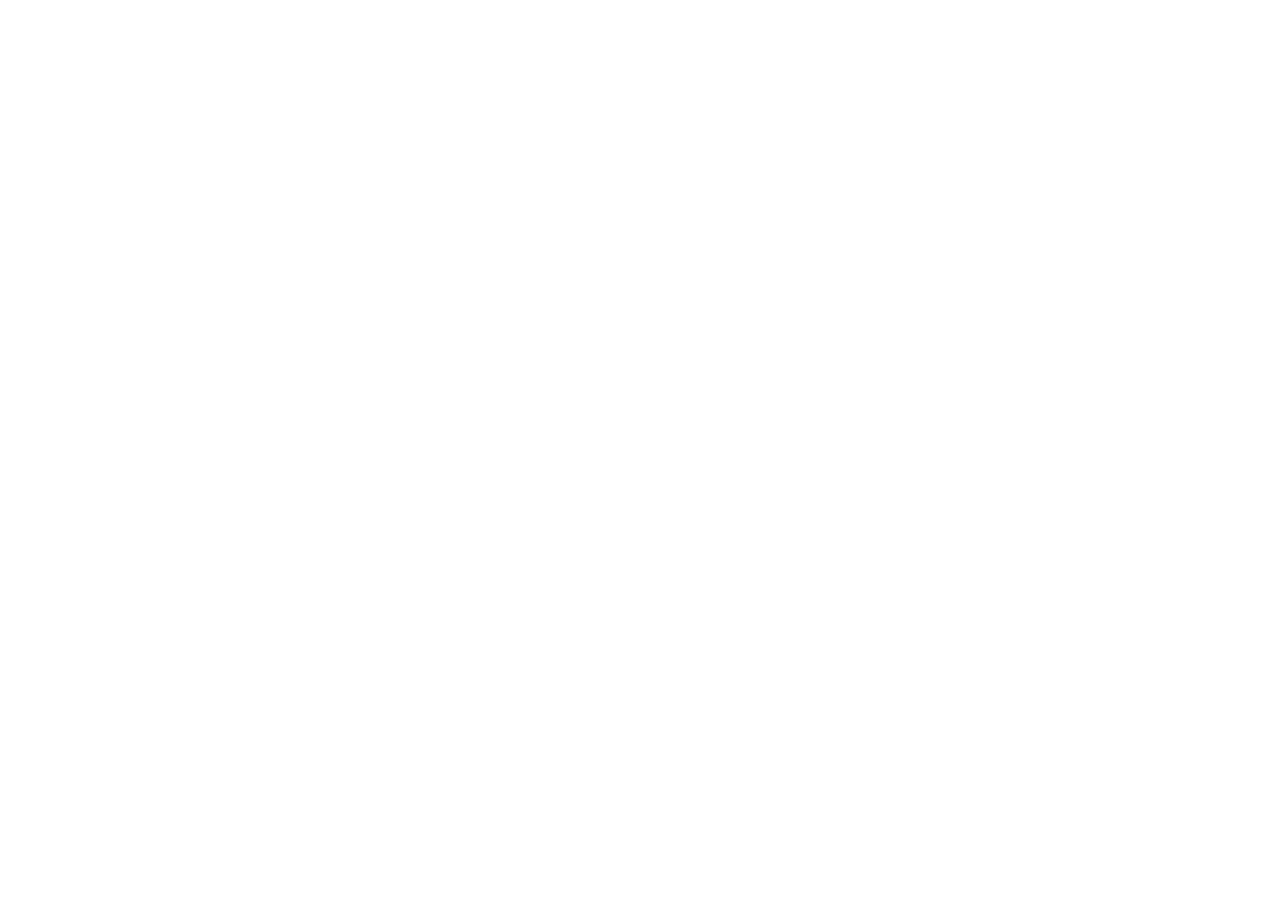
==== aboutme/index.html @ 94c1d5be "git" ====
<!DOCTYPE html>
<html lang="en">
<head>
    <meta charset="UTF-8">
    <meta name="viewport" content="width=device-width, initial-scale=1.0">
    <title>About Me</title>
    <link rel="stylesheet" href="../blog/blog.css">
    <link rel="stylesheet" href="aboutme.css">
</head>
<body>
    


    <script src="aboutme.js"></script>
</body>
</html>
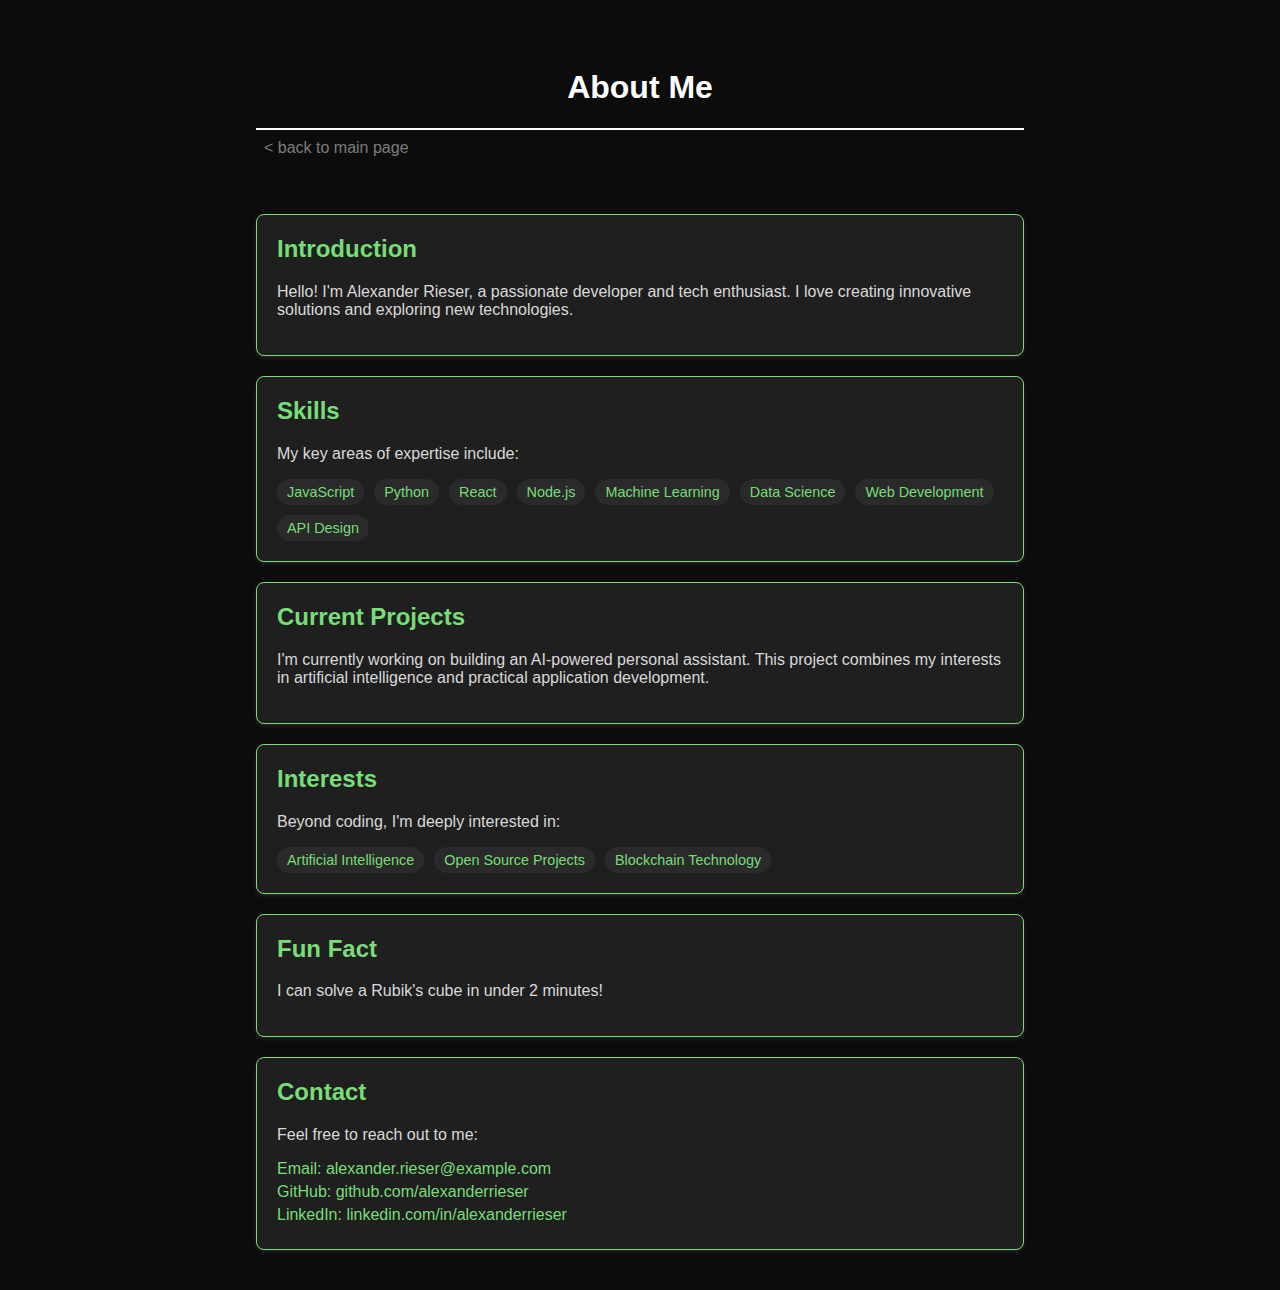
==== commit 62150135: "thanks very much to claude for making me this amazing about me section" ====
--- a/aboutme/index.html
+++ b/aboutme/index.html
@@ -4,14 +4,21 @@
     <meta charset="UTF-8">
     <meta name="viewport" content="width=device-width, initial-scale=1.0">
     <title>About Me</title>
-    <link rel="stylesheet" href="../blog/blog.css">
+    <link rel="stylesheet" href="../blog/parentstyle.css">
     <link rel="stylesheet" href="aboutme.css">
 </head>
 <body>
-    
+    <div class="header">
+        <h1>About Me</h1>
+    </div>
+    <div class="header-line">
+        <div class="back-to-home-container">
+            <a class="back-to-home" href="../index.html">&lt; back to main page</a>
+        </div>
+    </div>
 
+    <div class="content" id="about-me-content"></div>
 
     <script src="aboutme.js"></script>
 </body>
 </html>
-
--- a/blog/parentstyle.css
+++ b/blog/parentstyle.css
@@ -0,0 +1,74 @@
+html, body {
+    min-height: 100%;
+    margin: 0;
+    padding: 0;
+}
+
+body {
+    background: rgb(12, 12, 12);  
+    font-family: 'Helvetica Neue', sans-serif;
+    color: white;
+    display: flex;
+    flex-direction: column;
+}
+
+.back-to-home-container {
+    display: flex;
+    justify-content: space-between;
+    align-items: center;
+    height: 2.5em;
+    width: 100%;
+}
+
+.date {
+    color: #7c7c7c;
+    padding-right: 1em;
+}
+
+.back-to-home {
+    padding: 0.5em;
+    color: #7c7c7c;
+    text-decoration: none;
+}
+
+.content h3{
+    font-size: 1.3em;
+    margin-bottom: 0em;
+}
+
+.content p{
+    font-size: 1em;
+    margin-top: 0.5em;
+}
+
+.content a{
+    color: #77dd77;
+    text-decoration: none;
+}
+
+.header {
+    text-align: center;
+    margin-top: 3em;
+}
+
+.post-divider {
+    margin-top: 1.5em;
+    margin-bottom: 1em;
+    height: 1px;
+    background-color: #7c7c7c;
+}
+
+.header-line {
+    height: 2px;
+    margin-left: 20%;
+    margin-right: 20%;
+    margin-bottom: 4em;
+    background-color: #fff;
+}
+
+.content {
+    margin: 20px;
+    margin-left: 20%;
+    margin-right: 20%;
+    flex: 1;
+}
--- a/aboutme/aboutme.css
+++ b/aboutme/aboutme.css
@@ -0,0 +1,46 @@
+.about-me-section {
+    background-color: #1f1f1f;
+    padding: 20px;
+    border-radius: 8px;
+    box-shadow: 0 2px 4px rgba(255, 255, 255, 0.1);
+    border: 1px solid #77dd77;
+    margin-bottom: 20px;
+}
+
+.about-me-section h2 {
+    color: #77dd77;
+    margin-top: 0;
+}
+
+.about-me-section p {
+    color: #d9d9d9;
+}
+
+.skill-list {
+    display: flex;
+    flex-wrap: wrap;
+    gap: 10px;
+}
+
+.skill-tag {
+    background-color: #2a2a2a;
+    color: #77dd77;
+    padding: 5px 10px;
+    border-radius: 15px;
+    font-size: 0.9em;
+}
+
+.contact-info {
+    display: flex;
+    flex-direction: column;
+}
+
+.contact-info a {
+    color: #77dd77;
+    text-decoration: none;
+    margin-bottom: 5px;
+}
+
+.contact-info a:hover {
+    text-decoration: underline;
+}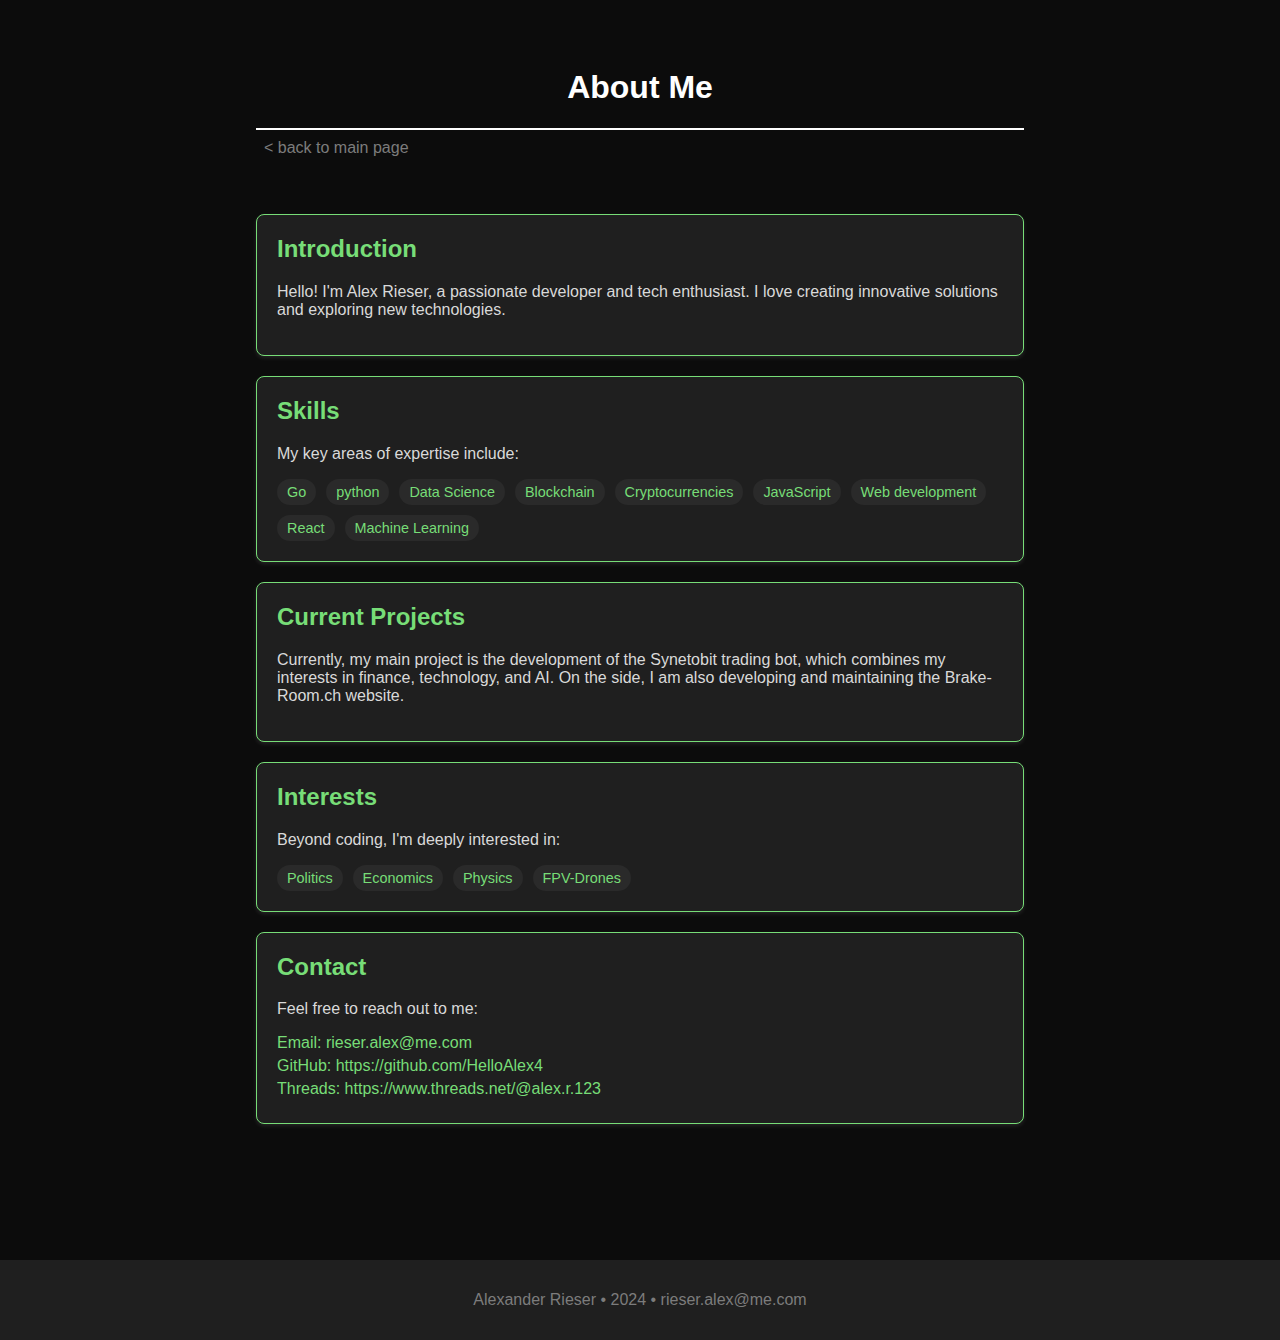
==== commit 41c70596: "fixed footer" ====
--- a/aboutme/index.html
+++ b/aboutme/index.html
@@ -19,6 +19,10 @@
 
     <div class="content" id="about-me-content"></div>
 
+    <div class="footer">
+        <p>Alexander Rieser &#8226; 2024 &#8226; rieser.alex@me.com</p>
+    </div>
+
     <script src="aboutme.js"></script>
 </body>
 </html>
--- a/blog/parentstyle.css
+++ b/blog/parentstyle.css
@@ -72,3 +72,17 @@
     margin-right: 20%;
     flex: 1;
 }
+
+.footer {
+    transform: translateY(2em);
+    background-color: #1f1f1f;
+    display: flex;
+    justify-content: center;
+    align-items: center;
+    color: #7c7c7c;
+    text-align: center;
+    margin-bottom: 1em;
+    margin-top: 4em;
+    height: 5em;
+    width: 100%;
+}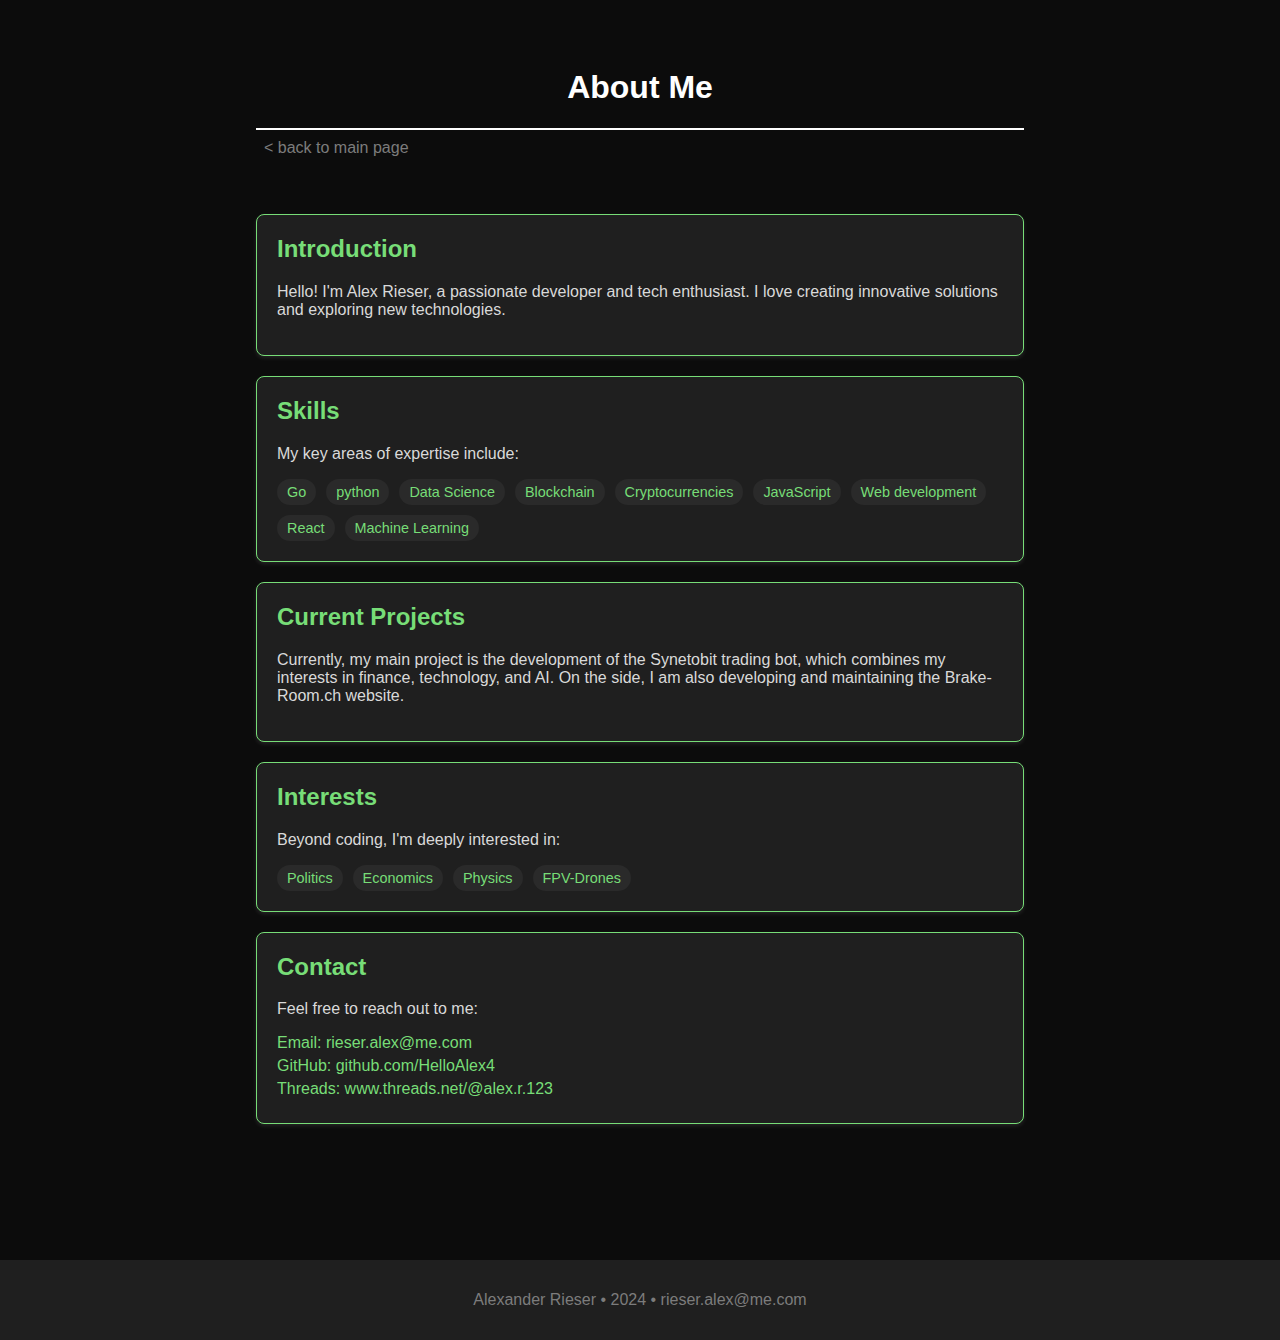
==== commit e4342372: "added meta description to every page and removed wrong requests" ====
--- a/aboutme/index.html
+++ b/aboutme/index.html
@@ -3,9 +3,10 @@
 <head>
     <meta charset="UTF-8">
     <meta name="viewport" content="width=device-width, initial-scale=1.0">
-    <title>About Me</title>
+    <title>Alexander Rieser - About Me</title>
     <link rel="stylesheet" href="../blog/parentstyle.css">
     <link rel="stylesheet" href="aboutme.css">
+    <meta name="description" content="Learn more about Alexander Rieser - a passionate developer specializing in web development, data science, and blockchain technology. Discover my skills, interests, and current projects.">
 </head>
 <body>
     <div class="header">
--- a/blog/parentstyle.css
+++ b/blog/parentstyle.css
@@ -85,4 +85,16 @@
     margin-top: 4em;
     height: 5em;
     width: 100%;
+}
+
+@media (max-width: 900px) { /* Adjust the width as needed */
+    .content {
+        margin-left: 10%;
+        margin-right: 10%;
+    }
+
+    .header-line {
+        margin-left: 10%;
+        margin-right: 10%;
+    }
 }